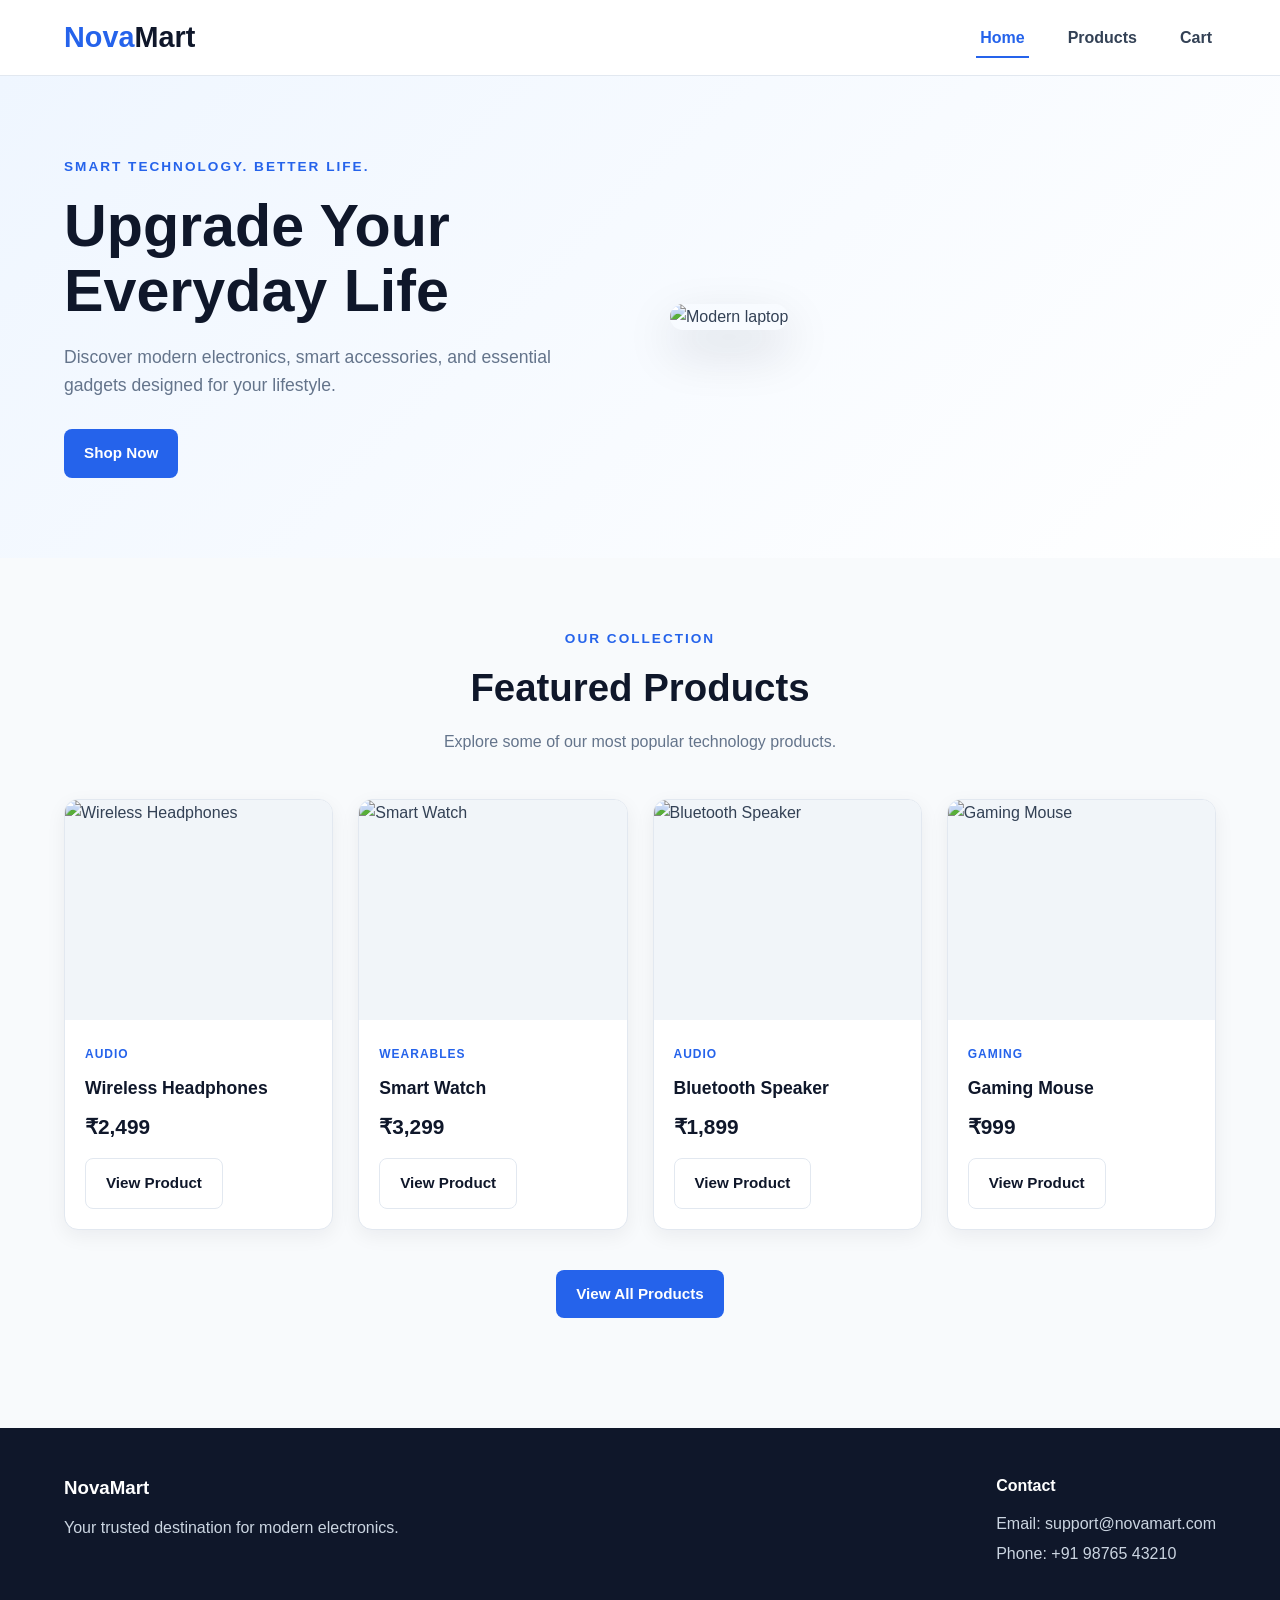
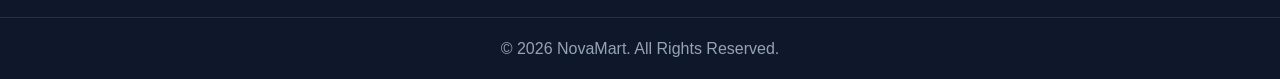
==== index.html @ fc808a16 "Add files via upload" ====
<!DOCTYPE html>
<html lang="en">
<head>
    <meta charset="UTF-8">
    <meta name="viewport" content="width=device-width, initial-scale=1.0">
    <title>NovaMart | Home</title>
    <link rel="stylesheet" href="style.css">
</head>
<body>

    <!-- Header -->
    <header class="site-header">
        <div class="container header-content">
            <div class="logo">
                <span>Nova</span>Mart
            </div>

            <nav class="navbar">
                <a href="index.html" class="active">Home</a>
                <a href="products.html">Products</a>
                <a href="cart.html">Cart</a>
            </nav>
        </div>
    </header>

    <!-- Hero Section -->
    <main>
        <section class="hero">
            <div class="container hero-content">
                <div class="hero-text">
                    <p class="hero-tag">SMART TECHNOLOGY. BETTER LIFE.</p>
                    <h1>Upgrade Your Everyday Life</h1>
                    <p>
                        Discover modern electronics, smart accessories,
                        and essential gadgets designed for your lifestyle.
                    </p>

                    <a href="products.html" class="btn primary-btn">
                        Shop Now
                    </a>
                </div>

                <div class="hero-image">
                    <img
                        src="https://images.unsplash.com/photo-1496181133206-80ce9b88a853?auto=format&fit=crop&w=900&q=80"
                        alt="Modern laptop">
                </div>
            </div>
        </section>

        <!-- Featured Products -->
        <section class="section">
            <div class="container">
                <div class="section-heading">
                    <p class="section-tag">OUR COLLECTION</p>
                    <h2>Featured Products</h2>
                    <p>Explore some of our most popular technology products.</p>
                </div>

                <div class="product-grid">

                    <!-- Product 1 -->
                    <article class="product-card">
                        <div class="product-image">
                            <img
                                src="https://images.unsplash.com/photo-1505740420928-5e560c06d30e?auto=format&fit=crop&w=600&q=80"
                                alt="Wireless Headphones">
                        </div>

                        <div class="product-info">
                            <span class="product-category">Audio</span>
                            <h3>Wireless Headphones</h3>
                            <p class="price">₹2,499</p>
                            <a href="product-detail.html" class="btn secondary-btn">
                                View Product
                            </a>
                        </div>
                    </article>

                    <!-- Product 2 -->
                    <article class="product-card">
                        <div class="product-image">
                            <img
                                src="https://images.unsplash.com/photo-1546868871-7041f2a55e1c?auto=format&fit=crop&w=600&q=80"
                                alt="Smart Watch">
                        </div>

                        <div class="product-info">
                            <span class="product-category">Wearables</span>
                            <h3>Smart Watch</h3>
                            <p class="price">₹3,299</p>
                            <a href="products.html" class="btn secondary-btn">
                                View Product
                            </a>
                        </div>
                    </article>

                    <!-- Product 3 -->
                    <article class="product-card">
                        <div class="product-image">
                            <img
                                src="https://images.unsplash.com/photo-1608043152269-423dbba4e7e1?auto=format&fit=crop&w=600&q=80"
                                alt="Bluetooth Speaker">
                        </div>

                        <div class="product-info">
                            <span class="product-category">Audio</span>
                            <h3>Bluetooth Speaker</h3>
                            <p class="price">₹1,899</p>
                            <a href="products.html" class="btn secondary-btn">
                                View Product
                            </a>
                        </div>
                    </article>

                    <!-- Product 4 -->
                    <article class="product-card">
                        <div class="product-image">
                            <img
                                src="https://images.unsplash.com/photo-1527814050087-3793815479db?auto=format&fit=crop&w=600&q=80"
                                alt="Gaming Mouse">
                        </div>

                        <div class="product-info">
                            <span class="product-category">Gaming</span>
                            <h3>Gaming Mouse</h3>
                            <p class="price">₹999</p>
                            <a href="products.html" class="btn secondary-btn">
                                View Product
                            </a>
                        </div>
                    </article>

                </div>

                <div class="center-btn">
                    <a href="products.html" class="btn primary-btn">
                        View All Products
                    </a>
                </div>
            </div>
        </section>
    </main>

    <!-- Footer -->
    <footer class="site-footer">
        <div class="container footer-content">
            <div>
                <h3>NovaMart</h3>
                <p>Your trusted destination for modern electronics.</p>
            </div>

            <div>
                <h4>Contact</h4>
                <p>Email: support@novamart.com</p>
                <p>Phone: +91 98765 43210</p>
            </div>
        </div>

        <div class="footer-bottom">
            <p>&copy; 2026 NovaMart. All Rights Reserved.</p>
        </div>
    </footer>

</body>
</html>
---- style.css ----
/* =========================================
   NOVAMART - GLOBAL STYLES
   ========================================= */

/* CSS Custom Properties */
:root {
    --primary-color: #2563eb;
    --secondary-color: #0f172a;
    --accent-color: #f59e0b;
    --background-color: #f8fafc;
    --card-color: #ffffff;
    --text-color: #334155;
    --muted-color: #64748b;
    --border-color: #e2e8f0;
    --success-color: #16a34a;
}

/* =========================================
   RESET
   ========================================= */

* {
    margin: 0;
    padding: 0;
    box-sizing: border-box;
}

html {
    scroll-behavior: smooth;
}

body {
    font-family: Arial, Helvetica, sans-serif;
    background-color: var(--background-color);
    color: var(--text-color);
    line-height: 1.6;
}

/* =========================================
   GENERAL
   ========================================= */

.container {
    width: 90%;
    max-width: 1200px;
    margin: 0 auto;
}

.section {
    padding: 70px 0;
}

.section-heading {
    text-align: center;
    margin-bottom: 45px;
}

.section-heading h1,
.section-heading h2 {
    font-size: 2.4rem;
    color: var(--secondary-color);
    margin-bottom: 10px;
}

.section-heading p {
    color: var(--muted-color);
}

.section-tag {
    color: var(--primary-color) !important;
    font-size: 0.85rem !important;
    font-weight: bold;
    letter-spacing: 2px;
    margin-bottom: 8px;
}

/* =========================================
   HEADER
   ========================================= */

.site-header {
    background-color: #ffffff;
    border-bottom: 1px solid var(--border-color);
    position: sticky;
    top: 0;
    z-index: 100;
}

.header-content {
    min-height: 75px;
    display: flex;
    justify-content: space-between;
    align-items: center;
    gap: 30px;
}

.logo {
    font-size: 1.8rem;
    font-weight: 800;
    color: var(--secondary-color);
}

.logo span {
    color: var(--primary-color);
}

/* =========================================
   NAVBAR
   ========================================= */

.navbar {
    display: flex;
    align-items: center;
    justify-content: center;
    gap: 35px;
}

.navbar a {
    text-decoration: none;
    color: var(--text-color);
    font-weight: 600;
    padding: 10px 4px;
    position: relative;
    transition: 0.3s ease;
}

.navbar a:hover,
.navbar a.active {
    color: var(--primary-color);
}

.navbar a.active::after,
.navbar a:hover::after {
    content: "";
    position: absolute;
    bottom: 2px;
    left: 0;
    width: 100%;
    height: 2px;
    background-color: var(--primary-color);
}

/* =========================================
   HERO
   ========================================= */

.hero {
    background: linear-gradient(
        135deg,
        #eff6ff,
        #ffffff
    );

    padding: 80px 0;
}

.hero-content {
    display: grid;
    grid-template-columns: 1fr 1fr;
    align-items: center;
    gap: 60px;
}

.hero-text {
    max-width: 600px;
}

.hero-tag {
    color: var(--primary-color);
    font-weight: bold;
    font-size: 0.85rem;
    letter-spacing: 2px;
    margin-bottom: 15px;
}

.hero h1 {
    font-size: 3.7rem;
    line-height: 1.1;
    color: var(--secondary-color);
    margin-bottom: 20px;
}

.hero-text > p:not(.hero-tag) {
    color: var(--muted-color);
    font-size: 1.1rem;
    margin-bottom: 30px;
}

.hero-image img {
    width: 100%;
    height: 400px;
    object-fit: cover;
    border-radius: 20px;
    box-shadow: 0 20px 50px rgba(15, 23, 42, 0.15);
}

/* =========================================
   BUTTONS
   ========================================= */

.btn {
    display: inline-block;
    text-decoration: none;
    border: none;
    cursor: pointer;
    border-radius: 8px;
    padding: 12px 20px;
    font-size: 0.95rem;
    font-weight: bold;
    transition: all 0.25s ease;
}

.primary-btn {
    background-color: var(--primary-color);
    color: white;
}

.primary-btn:hover {
    background-color: #1d4ed8;
    transform: translateY(-2px);
}

.secondary-btn {
    border: 1px solid var(--border-color);
    background-color: white;
    color: var(--secondary-color);
}

.secondary-btn:hover {
    border-color: var(--primary-color);
    color: var(--primary-color);
}

.large-btn {
    padding: 15px 30px;
    font-size: 1rem;
}

.center-btn {
    text-align: center;
    margin-top: 40px;
}

/* =========================================
   PRODUCT GRID
   ========================================= */

.product-grid {
    display: grid;
    grid-template-columns: repeat(4, 1fr);
    gap: 25px;
}

/* =========================================
   PRODUCT CARD
   ========================================= */

.product-card {
    background-color: var(--card-color);
    border: 1px solid var(--border-color);
    border-radius: 14px;
    overflow: hidden;
    box-shadow: 0 6px 20px rgba(15, 23, 42, 0.06);
    transition: transform 0.25s ease, box-shadow 0.25s ease;
}

.product-card:hover {
    transform: translateY(-6px);
    box-shadow: 0 15px 35px rgba(15, 23, 42, 0.12);
}

.product-image {
    width: 100%;
    height: 220px;
    overflow: hidden;
    background-color: #f1f5f9;
}

.product-image img {
    width: 100%;
    height: 100%;
    object-fit: cover;
    transition: transform 0.3s ease;
}

.product-card:hover .product-image img {
    transform: scale(1.05);
}

.product-info {
    padding: 20px;
}

.product-category {
    color: var(--primary-color);
    font-size: 0.75rem;
    font-weight: bold;
    letter-spacing: 1px;
    text-transform: uppercase;
}

.product-info h3 {
    color: var(--secondary-color);
    font-size: 1.1rem;
    margin: 8px 0;
}

.price,
.detail-price {
    color: var(--secondary-color);
    font-size: 1.3rem;
    font-weight: 800;
    margin-bottom: 15px;
}

.card-actions {
    display: flex;
    gap: 10px;
}

.card-actions .btn {
    flex: 1;
    text-align: center;
}

/* =========================================
   PRODUCT DETAIL
   ========================================= */

.product-detail {
    display: grid;
    grid-template-columns: 1fr 1fr;
    gap: 60px;
    background-color: white;
    border-radius: 18px;
    padding: 35px;
    box-shadow: 0 8px 30px rgba(15, 23, 42, 0.08);
}

.detail-image img {
    width: 100%;
    min-height: 500px;
    object-fit: cover;
    border-radius: 15px;
}

.detail-content {
    padding: 15px 0;
}

.detail-content h1 {
    font-size: 2.8rem;
    color: var(--secondary-color);
    margin: 12px 0;
}

.detail-price {
    font-size: 2rem;
    color: var(--primary-color);
}

.detail-content > p {
    margin-bottom: 20px;
    color: var(--muted-color);
}

.rating {
    color: var(--accent-color) !important;
    font-size: 1.1rem;
}

.rating span {
    color: var(--muted-color);
    font-size: 0.9rem;
    margin-left: 10px;
}

.features {
    margin: 25px 0;
}

.features h3 {
    color: var(--secondary-color);
    margin-bottom: 10px;
}

.features ul {
    padding-left: 20px;
}

.features li {
    margin-bottom: 6px;
}

.quantity-box {
    display: flex;
    align-items: center;
    gap: 15px;
    margin-bottom: 25px;
}

.quantity-box label {
    font-weight: bold;
    color: var(--secondary-color);
}

.quantity-box input {
    width: 80px;
    padding: 10px;
    border: 1px solid var(--border-color);
    border-radius: 7px;
    font-size: 1rem;
}

/* =========================================
   CART
   ========================================= */

.cart-wrapper {
    display: grid;
    grid-template-columns: 2fr 1fr;
    gap: 30px;
    align-items: start;
}

.table-container {
    background-color: white;
    border-radius: 14px;
    overflow-x: auto;
    box-shadow: 0 6px 25px rgba(15, 23, 42, 0.06);
}

.cart-table {
    width: 100%;
    border-collapse: collapse;
}

.cart-table th,
.cart-table td {
    padding: 18px;
    text-align: left;
    border-bottom: 1px solid var(--border-color);
}

.cart-table th {
    background-color: #f1f5f9;
    color: var(--secondary-color);
}

.cart-table td {
    color: var(--text-color);
}

.total-row td {
    font-weight: bold;
    color: var(--secondary-color);
    font-size: 1.1rem;
}

.cart-summary,
.checkout-summary {
    background-color: white;
    padding: 25px;
    border-radius: 14px;
    box-shadow: 0 6px 25px rgba(15, 23, 42, 0.06);
}

.cart-summary h2,
.checkout-summary h2 {
    color: var(--secondary-color);
    margin-bottom: 20px;
}

.summary-row {
    display: flex;
    justify-content: space-between;
    gap: 20px;
    padding: 10px 0;
}

.grand-total {
    border-top: 1px solid var(--border-color);
    margin-top: 10px;
    padding-top: 18px;
    font-size: 1.2rem;
    color: var(--secondary-color);
}

.full-btn {
    width: 100%;
    text-align: center;
    margin: 20px 0 12px;
}

.continue-shopping {
    display: block;
    text-align: center;
    color: var(--primary-color);
    text-decoration: none;
    font-weight: 600;
}

/* =========================================
   CHECKOUT
   ========================================= */

.checkout-layout {
    display: grid;
    grid-template-columns: 2fr 1fr;
    gap: 30px;
    align-items: start;
}

.checkout-form-container {
    background-color: white;
    padding: 35px;
    border-radius: 14px;
    box-shadow: 0 6px 25px rgba(15, 23, 42, 0.06);
}

.checkout-form {
    display: flex;
    flex-direction: column;
    gap: 20px;
}

.form-group {
    display: flex;
    flex-direction: column;
    gap: 8px;
}

.form-group label {
    color: var(--secondary-color);
    font-weight: 700;
}

.form-group input {
    width: 100%;
    padding: 13px 15px;
    border: 1px solid var(--border-color);
    border-radius: 8px;
    outline: none;
    font-size: 1rem;
    transition: border-color 0.2s ease, box-shadow 0.2s ease;
}

.form-group input:focus {
    border-color: var(--primary-color);
    box-shadow: 0 0 0 3px rgba(37, 99, 235, 0.12);
}

.form-row {
    display: grid;
    grid-template-columns: 1fr 1fr;
    gap: 20px;
}

.payment-options {
    display: flex;
    flex-direction: column;
    gap: 12px;
}

.radio-option {
    display: flex !important;
    flex-direction: row !important;
    align-items: center;
    gap: 10px;
    font-weight: normal !important;
    padding: 12px;
    border: 1px solid var(--border-color);
    border-radius: 8px;
    cursor: pointer;
}

.radio-option:hover {
    border-color: var(--primary-color);
}

.radio-option input {
    width: auto !important;
    margin: 0;
}

.submit-btn {
    width: 100%;
    font-size: 1rem;
    padding: 15px;
}

.checkout-item {
    display: flex;
    justify-content: space-between;
    gap: 20px;
    padding: 12px 0;
}

.checkout-summary hr {
    border: none;
    border-top: 1px solid var(--border-color);
    margin: 15px 0;
}

/* =========================================
   FOOTER
   ========================================= */

.site-footer {
    background-color: var(--secondary-color);
    color: white;
    margin-top: 40px;
}

.footer-content {
    display: flex;
    justify-content: space-between;
    gap: 40px;
    padding: 45px 0;
}

.footer-content h3,
.footer-content h4 {
    margin-bottom: 12px;
}

.footer-content p {
    color: #cbd5e1;
    margin-bottom: 5px;
}

.footer-bottom {
    border-top: 1px solid rgba(255, 255, 255, 0.1);
    text-align: center;
    padding: 18px;
    color: #94a3b8;
}

/* =========================================
   RESPONSIVE DESIGN
   ========================================= */

/* Tablet */
@media (max-width: 1000px) {

    .product-grid {
        grid-template-columns: repeat(2, 1fr);
    }

    .hero-content,
    .product-detail {
        grid-template-columns: 1fr;
    }

    .hero-text {
        max-width: 100%;
        text-align: center;
    }

    .hero-image img {
        height: 350px;
    }

    .cart-wrapper,
    .checkout-layout {
        grid-template-columns: 1fr;
    }
}

/* Mobile */
@media (max-width: 650px) {

    .section {
        padding: 45px 0;
    }

    .header-content {
        flex-direction: column;
        padding: 18px 0;
    }

    .navbar {
        flex-direction: column;
        gap: 10px;
        width: 100%;
    }

    .navbar a {
        width: 100%;
        text-align: center;
    }

    .hero {
        padding: 50px 0;
    }

    .hero h1 {
        font-size: 2.5rem;
    }

    .hero-image img {
        height: 280px;
    }

    .product-grid {
        grid-template-columns: 1fr;
    }

    .product-detail {
        padding: 20px;
        gap: 30px;
    }

    .detail-image img {
        min-height: 300px;
    }

    .detail-content h1 {
        font-size: 2.2rem;
    }

    .form-row {
        grid-template-columns: 1fr;
    }

    .footer-content {
        flex-direction: column;
        text-align: center;
    }

    .cart-table th,
    .cart-table td {
        padding: 12px;
        font-size: 0.9rem;
    }
}
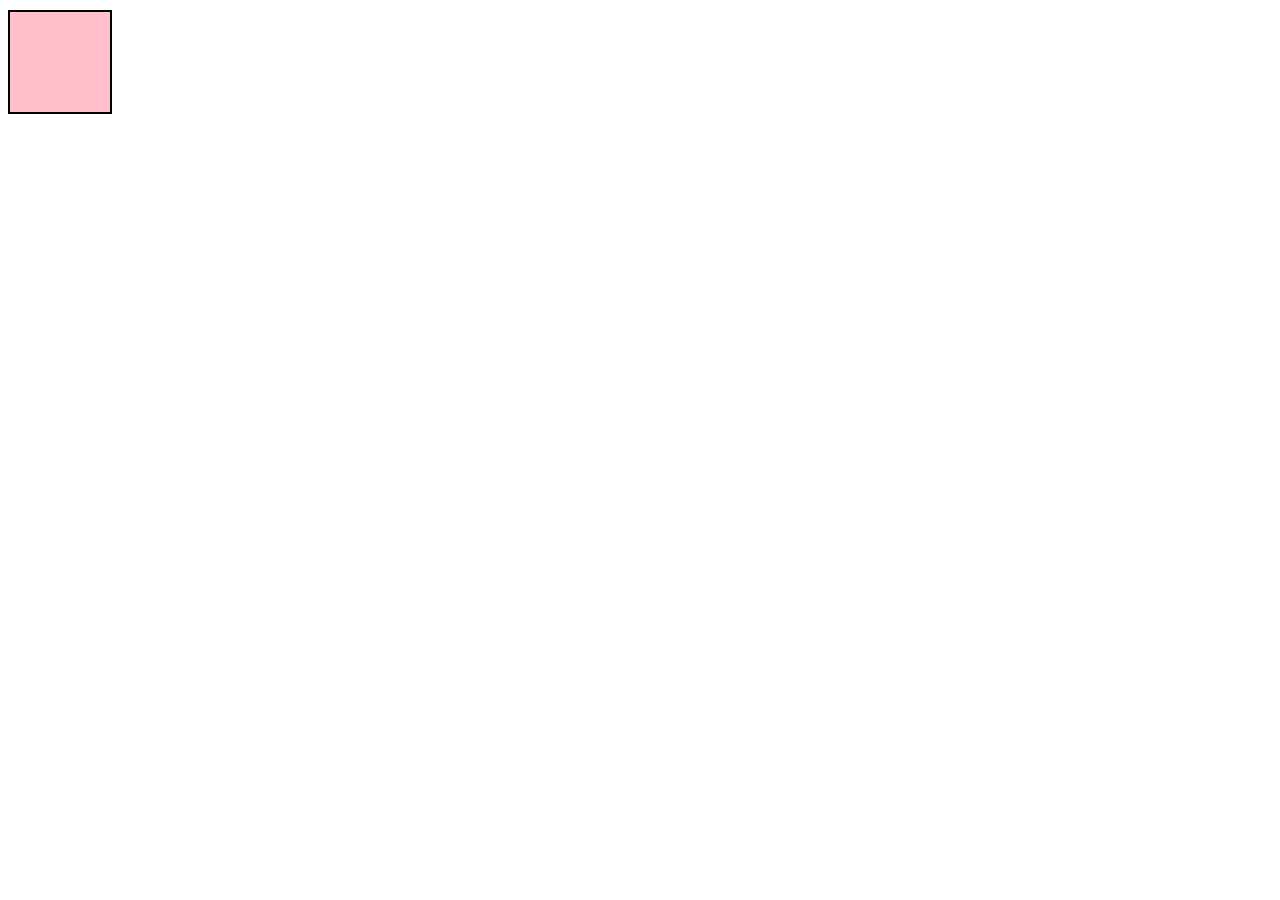
==== commit cd90d44a: "Add files via upload" ====
--- a/index.html
+++ b/index.html
@@ -1,166 +1,14 @@
-<!DOCTYPE html>
-<html lang="en">
-<head>
-    <meta charset="UTF-8">
-    <meta name="viewport" content="width=device-width, initial-scale=1.0">
-    <title>NovaMart | Home</title>
-    <link rel="stylesheet" href="style.css">
-</head>
-<body>
-
-    <!-- Header -->
-    <header class="site-header">
-        <div class="container header-content">
-            <div class="logo">
-                <span>Nova</span>Mart
-            </div>
-
-            <nav class="navbar">
-                <a href="index.html" class="active">Home</a>
-                <a href="products.html">Products</a>
-                <a href="cart.html">Cart</a>
-            </nav>
-        </div>
-    </header>
-
-    <!-- Hero Section -->
-    <main>
-        <section class="hero">
-            <div class="container hero-content">
-                <div class="hero-text">
-                    <p class="hero-tag">SMART TECHNOLOGY. BETTER LIFE.</p>
-                    <h1>Upgrade Your Everyday Life</h1>
-                    <p>
-                        Discover modern electronics, smart accessories,
-                        and essential gadgets designed for your lifestyle.
-                    </p>
-
-                    <a href="products.html" class="btn primary-btn">
-                        Shop Now
-                    </a>
-                </div>
-
-                <div class="hero-image">
-                    <img
-                        src="https://images.unsplash.com/photo-1496181133206-80ce9b88a853?auto=format&fit=crop&w=900&q=80"
-                        alt="Modern laptop">
-                </div>
-            </div>
-        </section>
-
-        <!-- Featured Products -->
-        <section class="section">
-            <div class="container">
-                <div class="section-heading">
-                    <p class="section-tag">OUR COLLECTION</p>
-                    <h2>Featured Products</h2>
-                    <p>Explore some of our most popular technology products.</p>
-                </div>
-
-                <div class="product-grid">
-
-                    <!-- Product 1 -->
-                    <article class="product-card">
-                        <div class="product-image">
-                            <img
-                                src="https://images.unsplash.com/photo-1505740420928-5e560c06d30e?auto=format&fit=crop&w=600&q=80"
-                                alt="Wireless Headphones">
-                        </div>
-
-                        <div class="product-info">
-                            <span class="product-category">Audio</span>
-                            <h3>Wireless Headphones</h3>
-                            <p class="price">₹2,499</p>
-                            <a href="product-detail.html" class="btn secondary-btn">
-                                View Product
-                            </a>
-                        </div>
-                    </article>
-
-                    <!-- Product 2 -->
-                    <article class="product-card">
-                        <div class="product-image">
-                            <img
-                                src="https://images.unsplash.com/photo-1546868871-7041f2a55e1c?auto=format&fit=crop&w=600&q=80"
-                                alt="Smart Watch">
-                        </div>
-
-                        <div class="product-info">
-                            <span class="product-category">Wearables</span>
-                            <h3>Smart Watch</h3>
-                            <p class="price">₹3,299</p>
-                            <a href="products.html" class="btn secondary-btn">
-                                View Product
-                            </a>
-                        </div>
-                    </article>
-
-                    <!-- Product 3 -->
-                    <article class="product-card">
-                        <div class="product-image">
-                            <img
-                                src="https://images.unsplash.com/photo-1608043152269-423dbba4e7e1?auto=format&fit=crop&w=600&q=80"
-                                alt="Bluetooth Speaker">
-                        </div>
-
-                        <div class="product-info">
-                            <span class="product-category">Audio</span>
-                            <h3>Bluetooth Speaker</h3>
-                            <p class="price">₹1,899</p>
-                            <a href="products.html" class="btn secondary-btn">
-                                View Product
-                            </a>
-                        </div>
-                    </article>
-
-                    <!-- Product 4 -->
-                    <article class="product-card">
-                        <div class="product-image">
-                            <img
-                                src="https://images.unsplash.com/photo-1527814050087-3793815479db?auto=format&fit=crop&w=600&q=80"
-                                alt="Gaming Mouse">
-                        </div>
-
-                        <div class="product-info">
-                            <span class="product-category">Gaming</span>
-                            <h3>Gaming Mouse</h3>
-                            <p class="price">₹999</p>
-                            <a href="products.html" class="btn secondary-btn">
-                                View Product
-                            </a>
-                        </div>
-                    </article>
-
-                </div>
-
-                <div class="center-btn">
-                    <a href="products.html" class="btn primary-btn">
-                        View All Products
-                    </a>
-                </div>
-            </div>
-        </section>
-    </main>
-
-    <!-- Footer -->
-    <footer class="site-footer">
-        <div class="container footer-content">
-            <div>
-                <h3>NovaMart</h3>
-                <p>Your trusted destination for modern electronics.</p>
-            </div>
-
-            <div>
-                <h4>Contact</h4>
-                <p>Email: support@novamart.com</p>
-                <p>Phone: +91 98765 43210</p>
-            </div>
-        </div>
-
-        <div class="footer-bottom">
-            <p>&copy; 2026 NovaMart. All Rights Reserved.</p>
-        </div>
-    </footer>
-
-</body>
-</html>+<!DOCTYPE html>
+<html lang="en">
+  <head>
+    <meta charset="UTF-8" />
+    <meta http-equiv="X-UA-Compatible" content="IE=edge" />
+    <meta name="viewport" content="width=device-width, initial-scale=1.0" />
+    <title>CSS</title>
+    <link rel="stylesheet" href="style.css" />
+  </head>
+  <body>
+    <div>
+    </div>
+  </body>
+</html>
--- a/style.css
+++ b/style.css
@@ -1,736 +1,16 @@
-/* =========================================
-   NOVAMART - GLOBAL STYLES
-   ========================================= */
-
-/* CSS Custom Properties */
-:root {
-    --primary-color: #2563eb;
-    --secondary-color: #0f172a;
-    --accent-color: #f59e0b;
-    --background-color: #f8fafc;
-    --card-color: #ffffff;
-    --text-color: #334155;
-    --muted-color: #64748b;
-    --border-color: #e2e8f0;
-    --success-color: #16a34a;
+div{
+    height: 100px;
+    background-color: pink;
+    width: 100px;
+    border: 2px solid black;
+    margin:0,auto;
+    margin-top: 10px;
+    transition: margin-top ,2s ,ease-in-out ,0.8s;
+   
+div:hover{
+    border-radius: 50%;
+    background-color: blue;
+   
+  
 }
-
-/* =========================================
-   RESET
-   ========================================= */
-
-* {
-    margin: 0;
-    padding: 0;
-    box-sizing: border-box;
-}
-
-html {
-    scroll-behavior: smooth;
-}
-
-body {
-    font-family: Arial, Helvetica, sans-serif;
-    background-color: var(--background-color);
-    color: var(--text-color);
-    line-height: 1.6;
-}
-
-/* =========================================
-   GENERAL
-   ========================================= */
-
-.container {
-    width: 90%;
-    max-width: 1200px;
-    margin: 0 auto;
-}
-
-.section {
-    padding: 70px 0;
-}
-
-.section-heading {
-    text-align: center;
-    margin-bottom: 45px;
-}
-
-.section-heading h1,
-.section-heading h2 {
-    font-size: 2.4rem;
-    color: var(--secondary-color);
-    margin-bottom: 10px;
-}
-
-.section-heading p {
-    color: var(--muted-color);
-}
-
-.section-tag {
-    color: var(--primary-color) !important;
-    font-size: 0.85rem !important;
-    font-weight: bold;
-    letter-spacing: 2px;
-    margin-bottom: 8px;
-}
-
-/* =========================================
-   HEADER
-   ========================================= */
-
-.site-header {
-    background-color: #ffffff;
-    border-bottom: 1px solid var(--border-color);
-    position: sticky;
-    top: 0;
-    z-index: 100;
-}
-
-.header-content {
-    min-height: 75px;
-    display: flex;
-    justify-content: space-between;
-    align-items: center;
-    gap: 30px;
-}
-
-.logo {
-    font-size: 1.8rem;
-    font-weight: 800;
-    color: var(--secondary-color);
-}
-
-.logo span {
-    color: var(--primary-color);
-}
-
-/* =========================================
-   NAVBAR
-   ========================================= */
-
-.navbar {
-    display: flex;
-    align-items: center;
-    justify-content: center;
-    gap: 35px;
-}
-
-.navbar a {
-    text-decoration: none;
-    color: var(--text-color);
-    font-weight: 600;
-    padding: 10px 4px;
-    position: relative;
-    transition: 0.3s ease;
-}
-
-.navbar a:hover,
-.navbar a.active {
-    color: var(--primary-color);
-}
-
-.navbar a.active::after,
-.navbar a:hover::after {
-    content: "";
-    position: absolute;
-    bottom: 2px;
-    left: 0;
-    width: 100%;
-    height: 2px;
-    background-color: var(--primary-color);
-}
-
-/* =========================================
-   HERO
-   ========================================= */
-
-.hero {
-    background: linear-gradient(
-        135deg,
-        #eff6ff,
-        #ffffff
-    );
-
-    padding: 80px 0;
-}
-
-.hero-content {
-    display: grid;
-    grid-template-columns: 1fr 1fr;
-    align-items: center;
-    gap: 60px;
-}
-
-.hero-text {
-    max-width: 600px;
-}
-
-.hero-tag {
-    color: var(--primary-color);
-    font-weight: bold;
-    font-size: 0.85rem;
-    letter-spacing: 2px;
-    margin-bottom: 15px;
-}
-
-.hero h1 {
-    font-size: 3.7rem;
-    line-height: 1.1;
-    color: var(--secondary-color);
-    margin-bottom: 20px;
-}
-
-.hero-text > p:not(.hero-tag) {
-    color: var(--muted-color);
-    font-size: 1.1rem;
-    margin-bottom: 30px;
-}
-
-.hero-image img {
-    width: 100%;
-    height: 400px;
-    object-fit: cover;
-    border-radius: 20px;
-    box-shadow: 0 20px 50px rgba(15, 23, 42, 0.15);
-}
-
-/* =========================================
-   BUTTONS
-   ========================================= */
-
-.btn {
-    display: inline-block;
-    text-decoration: none;
-    border: none;
-    cursor: pointer;
-    border-radius: 8px;
-    padding: 12px 20px;
-    font-size: 0.95rem;
-    font-weight: bold;
-    transition: all 0.25s ease;
-}
-
-.primary-btn {
-    background-color: var(--primary-color);
-    color: white;
-}
-
-.primary-btn:hover {
-    background-color: #1d4ed8;
-    transform: translateY(-2px);
-}
-
-.secondary-btn {
-    border: 1px solid var(--border-color);
-    background-color: white;
-    color: var(--secondary-color);
-}
-
-.secondary-btn:hover {
-    border-color: var(--primary-color);
-    color: var(--primary-color);
-}
-
-.large-btn {
-    padding: 15px 30px;
-    font-size: 1rem;
-}
-
-.center-btn {
-    text-align: center;
-    margin-top: 40px;
-}
-
-/* =========================================
-   PRODUCT GRID
-   ========================================= */
-
-.product-grid {
-    display: grid;
-    grid-template-columns: repeat(4, 1fr);
-    gap: 25px;
-}
-
-/* =========================================
-   PRODUCT CARD
-   ========================================= */
-
-.product-card {
-    background-color: var(--card-color);
-    border: 1px solid var(--border-color);
-    border-radius: 14px;
-    overflow: hidden;
-    box-shadow: 0 6px 20px rgba(15, 23, 42, 0.06);
-    transition: transform 0.25s ease, box-shadow 0.25s ease;
-}
-
-.product-card:hover {
-    transform: translateY(-6px);
-    box-shadow: 0 15px 35px rgba(15, 23, 42, 0.12);
-}
-
-.product-image {
-    width: 100%;
-    height: 220px;
-    overflow: hidden;
-    background-color: #f1f5f9;
-}
-
-.product-image img {
-    width: 100%;
-    height: 100%;
-    object-fit: cover;
-    transition: transform 0.3s ease;
-}
-
-.product-card:hover .product-image img {
-    transform: scale(1.05);
-}
-
-.product-info {
-    padding: 20px;
-}
-
-.product-category {
-    color: var(--primary-color);
-    font-size: 0.75rem;
-    font-weight: bold;
-    letter-spacing: 1px;
-    text-transform: uppercase;
-}
-
-.product-info h3 {
-    color: var(--secondary-color);
-    font-size: 1.1rem;
-    margin: 8px 0;
-}
-
-.price,
-.detail-price {
-    color: var(--secondary-color);
-    font-size: 1.3rem;
-    font-weight: 800;
-    margin-bottom: 15px;
-}
-
-.card-actions {
-    display: flex;
-    gap: 10px;
-}
-
-.card-actions .btn {
-    flex: 1;
-    text-align: center;
-}
-
-/* =========================================
-   PRODUCT DETAIL
-   ========================================= */
-
-.product-detail {
-    display: grid;
-    grid-template-columns: 1fr 1fr;
-    gap: 60px;
-    background-color: white;
-    border-radius: 18px;
-    padding: 35px;
-    box-shadow: 0 8px 30px rgba(15, 23, 42, 0.08);
-}
-
-.detail-image img {
-    width: 100%;
-    min-height: 500px;
-    object-fit: cover;
-    border-radius: 15px;
-}
-
-.detail-content {
-    padding: 15px 0;
-}
-
-.detail-content h1 {
-    font-size: 2.8rem;
-    color: var(--secondary-color);
-    margin: 12px 0;
-}
-
-.detail-price {
-    font-size: 2rem;
-    color: var(--primary-color);
-}
-
-.detail-content > p {
-    margin-bottom: 20px;
-    color: var(--muted-color);
-}
-
-.rating {
-    color: var(--accent-color) !important;
-    font-size: 1.1rem;
-}
-
-.rating span {
-    color: var(--muted-color);
-    font-size: 0.9rem;
-    margin-left: 10px;
-}
-
-.features {
-    margin: 25px 0;
-}
-
-.features h3 {
-    color: var(--secondary-color);
-    margin-bottom: 10px;
-}
-
-.features ul {
-    padding-left: 20px;
-}
-
-.features li {
-    margin-bottom: 6px;
-}
-
-.quantity-box {
-    display: flex;
-    align-items: center;
-    gap: 15px;
-    margin-bottom: 25px;
-}
-
-.quantity-box label {
-    font-weight: bold;
-    color: var(--secondary-color);
-}
-
-.quantity-box input {
-    width: 80px;
-    padding: 10px;
-    border: 1px solid var(--border-color);
-    border-radius: 7px;
-    font-size: 1rem;
-}
-
-/* =========================================
-   CART
-   ========================================= */
-
-.cart-wrapper {
-    display: grid;
-    grid-template-columns: 2fr 1fr;
-    gap: 30px;
-    align-items: start;
-}
-
-.table-container {
-    background-color: white;
-    border-radius: 14px;
-    overflow-x: auto;
-    box-shadow: 0 6px 25px rgba(15, 23, 42, 0.06);
-}
-
-.cart-table {
-    width: 100%;
-    border-collapse: collapse;
-}
-
-.cart-table th,
-.cart-table td {
-    padding: 18px;
-    text-align: left;
-    border-bottom: 1px solid var(--border-color);
-}
-
-.cart-table th {
-    background-color: #f1f5f9;
-    color: var(--secondary-color);
-}
-
-.cart-table td {
-    color: var(--text-color);
-}
-
-.total-row td {
-    font-weight: bold;
-    color: var(--secondary-color);
-    font-size: 1.1rem;
-}
-
-.cart-summary,
-.checkout-summary {
-    background-color: white;
-    padding: 25px;
-    border-radius: 14px;
-    box-shadow: 0 6px 25px rgba(15, 23, 42, 0.06);
-}
-
-.cart-summary h2,
-.checkout-summary h2 {
-    color: var(--secondary-color);
-    margin-bottom: 20px;
-}
-
-.summary-row {
-    display: flex;
-    justify-content: space-between;
-    gap: 20px;
-    padding: 10px 0;
-}
-
-.grand-total {
-    border-top: 1px solid var(--border-color);
-    margin-top: 10px;
-    padding-top: 18px;
-    font-size: 1.2rem;
-    color: var(--secondary-color);
-}
-
-.full-btn {
-    width: 100%;
-    text-align: center;
-    margin: 20px 0 12px;
-}
-
-.continue-shopping {
-    display: block;
-    text-align: center;
-    color: var(--primary-color);
-    text-decoration: none;
-    font-weight: 600;
-}
-
-/* =========================================
-   CHECKOUT
-   ========================================= */
-
-.checkout-layout {
-    display: grid;
-    grid-template-columns: 2fr 1fr;
-    gap: 30px;
-    align-items: start;
-}
-
-.checkout-form-container {
-    background-color: white;
-    padding: 35px;
-    border-radius: 14px;
-    box-shadow: 0 6px 25px rgba(15, 23, 42, 0.06);
-}
-
-.checkout-form {
-    display: flex;
-    flex-direction: column;
-    gap: 20px;
-}
-
-.form-group {
-    display: flex;
-    flex-direction: column;
-    gap: 8px;
-}
-
-.form-group label {
-    color: var(--secondary-color);
-    font-weight: 700;
-}
-
-.form-group input {
-    width: 100%;
-    padding: 13px 15px;
-    border: 1px solid var(--border-color);
-    border-radius: 8px;
-    outline: none;
-    font-size: 1rem;
-    transition: border-color 0.2s ease, box-shadow 0.2s ease;
-}
-
-.form-group input:focus {
-    border-color: var(--primary-color);
-    box-shadow: 0 0 0 3px rgba(37, 99, 235, 0.12);
-}
-
-.form-row {
-    display: grid;
-    grid-template-columns: 1fr 1fr;
-    gap: 20px;
-}
-
-.payment-options {
-    display: flex;
-    flex-direction: column;
-    gap: 12px;
-}
-
-.radio-option {
-    display: flex !important;
-    flex-direction: row !important;
-    align-items: center;
-    gap: 10px;
-    font-weight: normal !important;
-    padding: 12px;
-    border: 1px solid var(--border-color);
-    border-radius: 8px;
-    cursor: pointer;
-}
-
-.radio-option:hover {
-    border-color: var(--primary-color);
-}
-
-.radio-option input {
-    width: auto !important;
-    margin: 0;
-}
-
-.submit-btn {
-    width: 100%;
-    font-size: 1rem;
-    padding: 15px;
-}
-
-.checkout-item {
-    display: flex;
-    justify-content: space-between;
-    gap: 20px;
-    padding: 12px 0;
-}
-
-.checkout-summary hr {
-    border: none;
-    border-top: 1px solid var(--border-color);
-    margin: 15px 0;
-}
-
-/* =========================================
-   FOOTER
-   ========================================= */
-
-.site-footer {
-    background-color: var(--secondary-color);
-    color: white;
-    margin-top: 40px;
-}
-
-.footer-content {
-    display: flex;
-    justify-content: space-between;
-    gap: 40px;
-    padding: 45px 0;
-}
-
-.footer-content h3,
-.footer-content h4 {
-    margin-bottom: 12px;
-}
-
-.footer-content p {
-    color: #cbd5e1;
-    margin-bottom: 5px;
-}
-
-.footer-bottom {
-    border-top: 1px solid rgba(255, 255, 255, 0.1);
-    text-align: center;
-    padding: 18px;
-    color: #94a3b8;
-}
-
-/* =========================================
-   RESPONSIVE DESIGN
-   ========================================= */
-
-/* Tablet */
-@media (max-width: 1000px) {
-
-    .product-grid {
-        grid-template-columns: repeat(2, 1fr);
-    }
-
-    .hero-content,
-    .product-detail {
-        grid-template-columns: 1fr;
-    }
-
-    .hero-text {
-        max-width: 100%;
-        text-align: center;
-    }
-
-    .hero-image img {
-        height: 350px;
-    }
-
-    .cart-wrapper,
-    .checkout-layout {
-        grid-template-columns: 1fr;
-    }
-}
-
-/* Mobile */
-@media (max-width: 650px) {
-
-    .section {
-        padding: 45px 0;
-    }
-
-    .header-content {
-        flex-direction: column;
-        padding: 18px 0;
-    }
-
-    .navbar {
-        flex-direction: column;
-        gap: 10px;
-        width: 100%;
-    }
-
-    .navbar a {
-        width: 100%;
-        text-align: center;
-    }
-
-    .hero {
-        padding: 50px 0;
-    }
-
-    .hero h1 {
-        font-size: 2.5rem;
-    }
-
-    .hero-image img {
-        height: 280px;
-    }
-
-    .product-grid {
-        grid-template-columns: 1fr;
-    }
-
-    .product-detail {
-        padding: 20px;
-        gap: 30px;
-    }
-
-    .detail-image img {
-        min-height: 300px;
-    }
-
-    .detail-content h1 {
-        font-size: 2.2rem;
-    }
-
-    .form-row {
-        grid-template-columns: 1fr;
-    }
-
-    .footer-content {
-        flex-direction: column;
-        text-align: center;
-    }
-
-    .cart-table th,
-    .cart-table td {
-        padding: 12px;
-        font-size: 0.9rem;
-    }
 }
